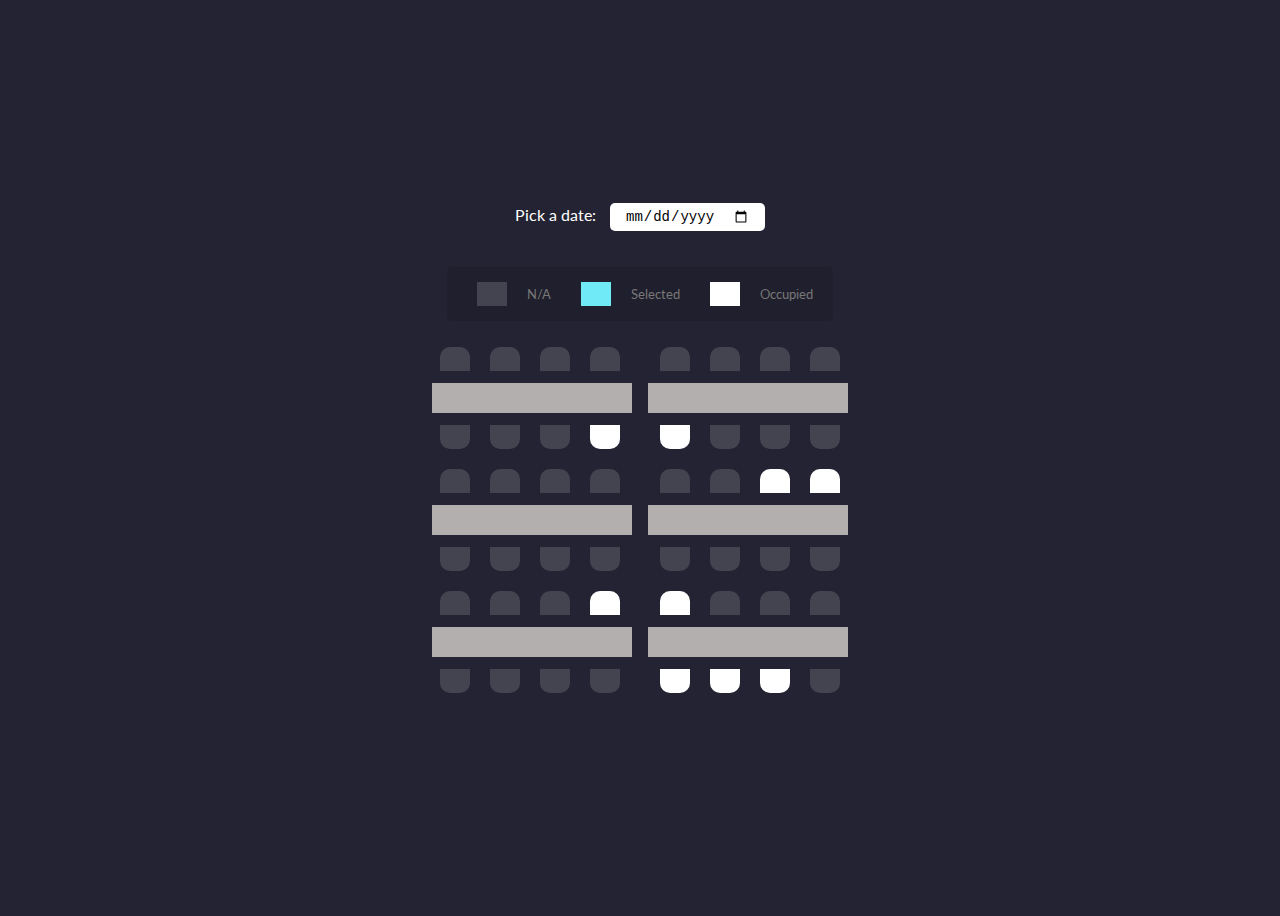
==== templates/index.html @ 1d43949c "initial commit" ====
<!DOCTYPE html>
<html lang="en">
  <head>
    <meta charset="UTF-8" />
    <meta http-equiv="X-UA-Compatible" content="IE=edge" />
    <meta name="viewport" content="width=device-width, initial-scale=1.0" />
    <link rel="stylesheet" href="/static/style.css" />
    <title>Office Space Booking</title>
  </head>
  <body>
    
  <body>
    
    <div class="date-container">
      <label>Pick a date:</label>
      <input type="date" id="booking-date" name="booking-date"/>
    </div>

    <ul class="showcase">
      <li>
        <div class="seat"></div>
        <small>N/A</small>
      </li>

      <li>
        <div class="seat selected"></div>
        <small>Selected</small>
      </li>

      <li>
        <div class="seat occupied"></div>
        <small>Occupied</small>
      </li>
    </ul>

    <div class="container">
      <!-- <div class="screen"></div> -->
      <div id="rowid"></div>
      <div class="row">
        <div id="r1_a_s1" class="seat type-1"></div>
        <div id="r1_a_s2" class="seat type-1"></div>
        <div id="r1_a_s3" class="seat type-1"></div>
        <div id="r1_a_s4" class="seat type-1"></div>
        <div id="r1_b_s1" class="seat type-1"></div>
        <div id="r1_b_s2" class="seat type-1"></div>
        <div id="r1_b_s3" class="seat type-1"></div>
        <div id="r1_b_s4" class="seat type-1"></div>
      </div>
      <div class="row">
        <div class="table"></div>
        <div class="table"></div>
      </div>
      <div class="row">
        <div id="r2_a_s1" class="seat type-2"></div>
        <div id="r2_a_s2" class="seat type-2"></div>
        <div id="r2_a_s3" class="seat type-2"></div>
        <div id="r2_a_s4" class="seat type-2 occupied"></div>
        <div id="r2_b_s1" class="seat type-2 occupied"></div>
        <div id="r2_b_s2" class="seat type-2"></div>
        <div id="r2_b_s3" class="seat type-2"></div>
        <div id="r2_b_s4" class="seat type-2"></div>
      </div>
      
      <div class="row">
        <div id="r3_a_s1" class="seat type-1"></div>
        <div id="r3_a_s2" class="seat type-1"></div>
        <div id="r3_a_s3" class="seat type-1"></div>
        <div id="r3_a_s4" class="seat type-1"></div>
        <div id="r3_b_s1" class="seat type-1"></div>
        <div id="r3_b_s2" class="seat type-1"></div>
        <div id="r3_b_s3" class="seat type-1 occupied"></div>
        <div id="r3_b_s4" class="seat type-1 occupied"></div>
      </div>
      <div class="row">
        <div class="table"></div>
        <div class="table"></div>
      </div>
      <div class="row">
        <div id="r4_a_s1" class="seat type-2"></div>
        <div id="r4_a_s2" class="seat type-2"></div>
        <div id="r4_a_s3" class="seat type-2"></div>
        <div id="r4_a_s4" class="seat type-2"></div>
        <div id="r4_b_s1" class="seat type-2"></div>
        <div id="r4_b_s2" class="seat type-2"></div>
        <div id="r4_b_s3" class="seat type-2"></div>
        <div id="r4_b_s4" class="seat type-2"></div>
      </div>

      <div class="row">
        <div id="r5_a_s1" class="seat type-1"></div>
        <div id="r5_a_s2" class="seat type-1"></div>
        <div id="r5_a_s3" class="seat type-1"></div>
        <div id="r5_a_s4" class="seat type-1 occupied"></div>
        <div id="r5_b_s1" class="seat type-1 occupied"></div>
        <div id="r5_b_s2" class="seat type-1"></div>
        <div id="r5_b_s3" class="seat type-1"></div>
        <div id="r5_b_s4" class="seat type-1"></div>
      </div>

      <div class="row">
        <div class="table"></div>
        <div class="table"></div>
      </div>

      <div class="row">
        <div id="r6_a_s1" class="seat type-2"></div>
        <div id="r6_a_s2" class="seat type-2"></div>
        <div id="r6_a_s3" class="seat type-2"></div>
        <div id="r6_a_s4" class="seat type-2"></div>
        <div id="r6_b_s1" class="seat type-2 occupied"></div>
        <div id="r6_b_s2" class="seat type-2 occupied"></div>
        <div id="r6_b_s3" class="seat type-2 occupied"></div>
        <div id="r6_b_s4" class="seat type-2"></div>
      </div>
    </div>

    <script src="/static/script.js"></script>
  </form>
  </body>
</html>
---- static/style.css ----
@import url('https://fonts.googleapis.com/css?family=Lato&display=swap');

* {
  box-sizing: border-box;
}

body {
  background-color: #242333;
  display: flex;
  flex-direction: column;
  color: white;
  align-items: center;
  justify-content: center;
  height: 100vh;
  font-family: 'Lato', 'sans-serif';
}

.movie-container {
  margin: 20px 0;
}

.movie-container select {
  background-color: #fff;
  border: 0;
  border-radius: 5px;
  font-size: 14px;
  margin-left: 10px;
  padding: 5px 15px 5px 15px;
  -moz-appearance: none;
  -webkit-appearance: none;
  appearance: none;
}

.date-container {
  margin: 20px 0;
}

.date-container input {
  background-color: #fff;
  border: 0;
  border-radius: 5px;
  font-size: 14px;
  margin-left: 10px;
  padding: 5px 15px 5px 15px;
  -moz-appearance: none;
  -webkit-appearance: none;
  appearance: none;
}

.input {
  background-color: #fff;
  border: 0;
  border-radius: 5px;
  font-size: 14px;
  margin-left: 10px;
  padding: 5px 15px 5px 15px;
  -moz-appearance: none;
  -webkit-appearance: none;
  appearance: none;
}

.container {
  perspective: 1000px;
  margin-bottom: 30px;
}

.seat {
  background-color: #444451;
  height: 24px;
  width: 30px;
  margin: 10px;
}
.seat.type-1 {
  border-top-left-radius: 10px;
  border-top-right-radius: 10px;
}

.seat.type-2 {
  border-bottom-left-radius: 10px;
  border-bottom-right-radius: 10px;
}

.seat.selected {
  background-color: #6feaf6;
}

.seat.occupied {
  background-color: #fff;
}

.seat:nth-of-type(4) {
  margin-right: 30px;
}

/* .seat:nth-last-of-type(2) {
  margin-left: 18px;
} */

.seat:not(.occupied):hover {
  cursor: pointer;
  transform: scale(1.2);
}

.showcase .seat:not(.occupied):hover {
  cursor: default;
  transform: scale(1);
}

.showcase {
  background-color: rgba(0, 0, 0, 0.1);
  padding: 5px 10px;
  border-radius: 5px;
  color: #777;
  list-style-type: none;
  display: flex;
  justify-content: space-between;
}

.showcase li {
  display: flex;
  align-items: center;
  justify-content: center;
  margin: 0 10px;
}

.showcase li small {
  margin-left: 10px;
}

.row {
  display: flex;
}

.screen {
  background-color: #fff;
  height: 70px;
  width: 100%;
  margin: 15px 0;
  transform: rotateX(-45deg);
  box-shadow: 0 3px 10px rgba(255, 255, 255, 0.75);
}


.table {
  background-color: rgb(179, 175, 175);
  height: 30px;
  width: 200px;
  margin: 2px;
  /* transform: rotateX(-45deg);
  box-shadow: 0 3px 10px rgba(255, 255, 255, 0.75); */
}

.table:nth-last-of-type(2) {
  margin-right: 14px;
}

p.text {
  margin: 5px 0;
}

p.text span {
  color: #6feaf6;
}
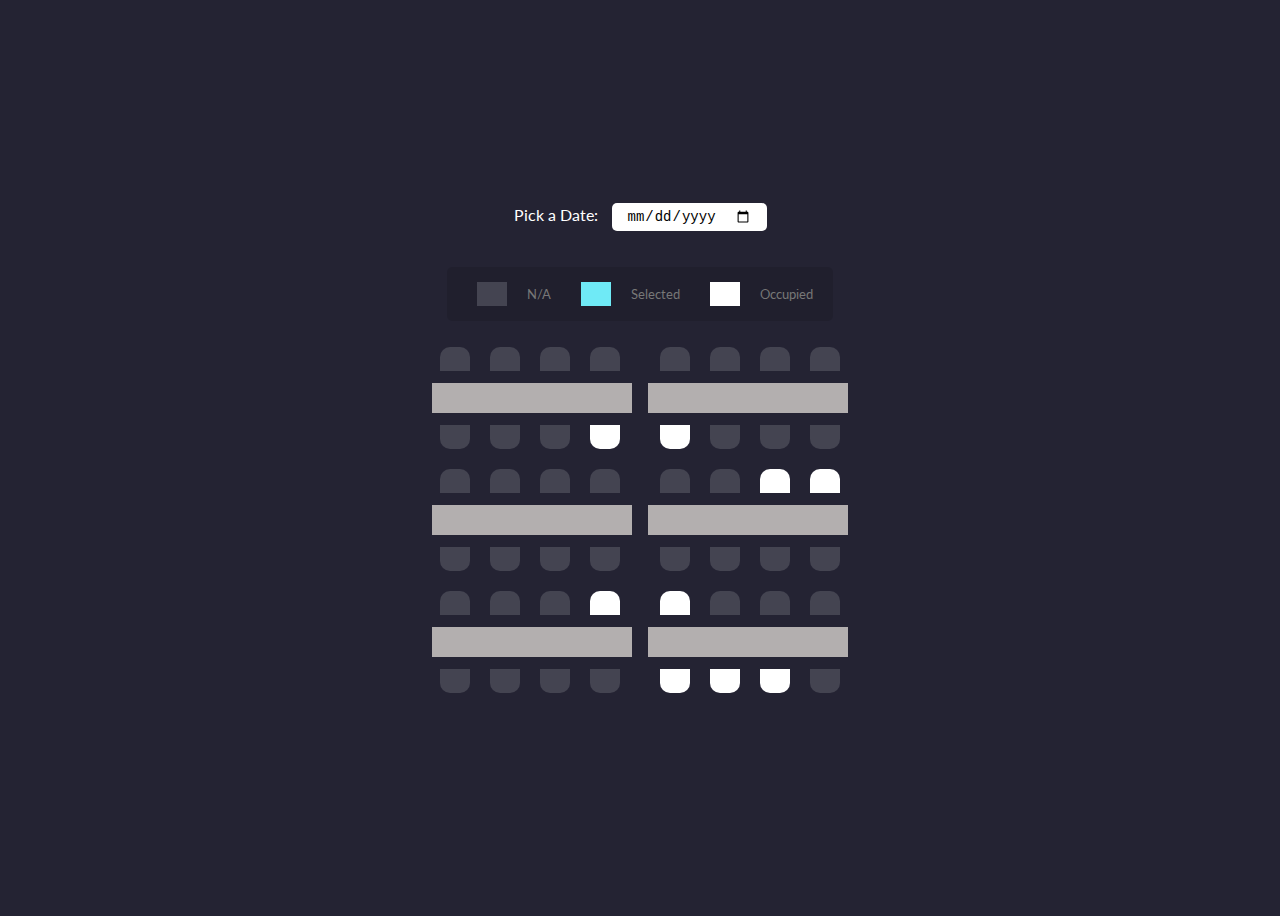
==== commit 381d9473: "d" ====
--- a/templates/index.html
+++ b/templates/index.html
@@ -12,7 +12,7 @@
   <body>
     
     <div class="date-container">
-      <label>Pick a date:</label>
+      <label>Pick a Date:</label>
       <input type="date" id="booking-date" name="booking-date"/>
     </div>
 
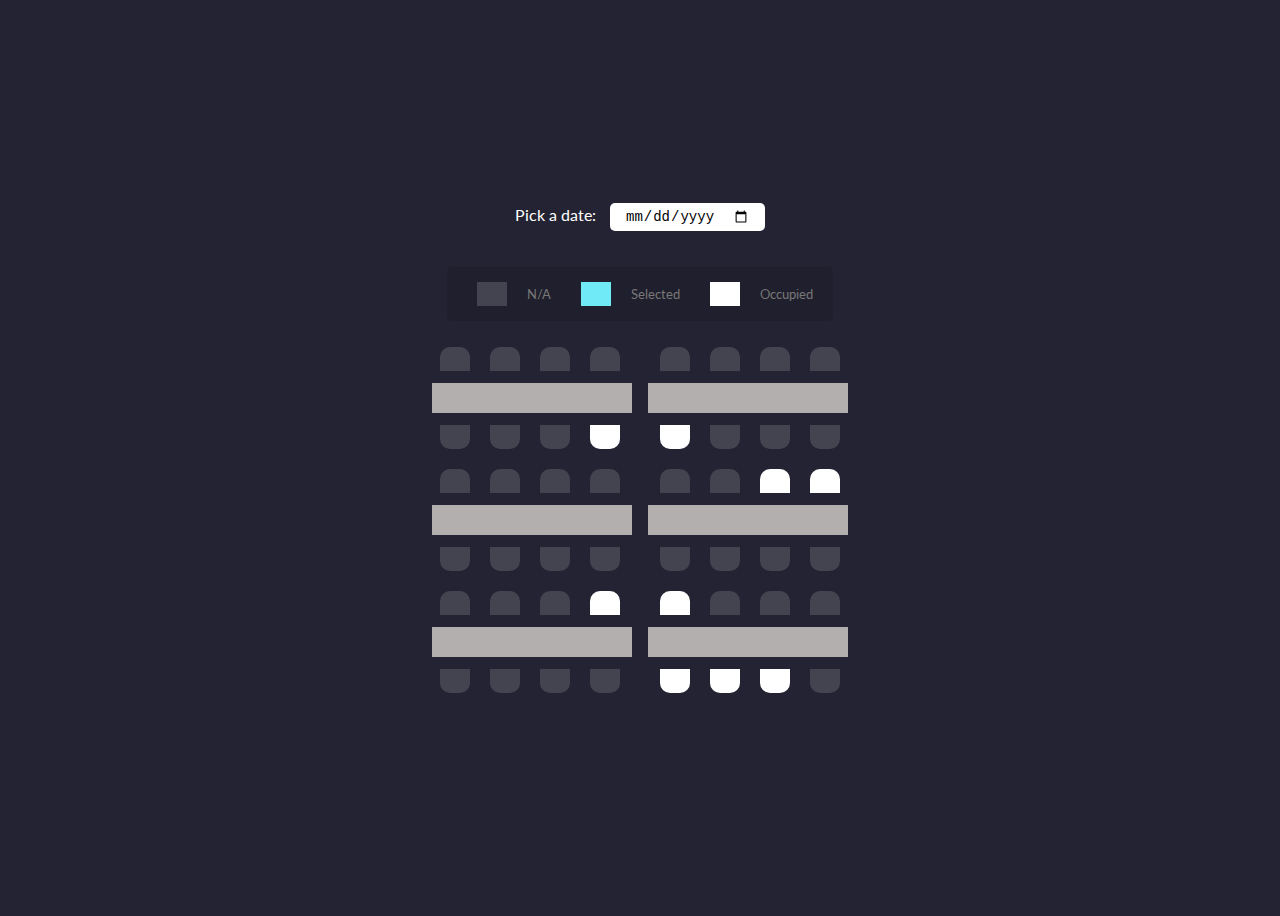
==== commit ae256e56: "ee" ====
--- a/templates/index.html
+++ b/templates/index.html
@@ -12,7 +12,7 @@
   <body>
     
     <div class="date-container">
-      <label>Pick a Date:</label>
+      <label>Pick a date:</label>
       <input type="date" id="booking-date" name="booking-date"/>
     </div>
 
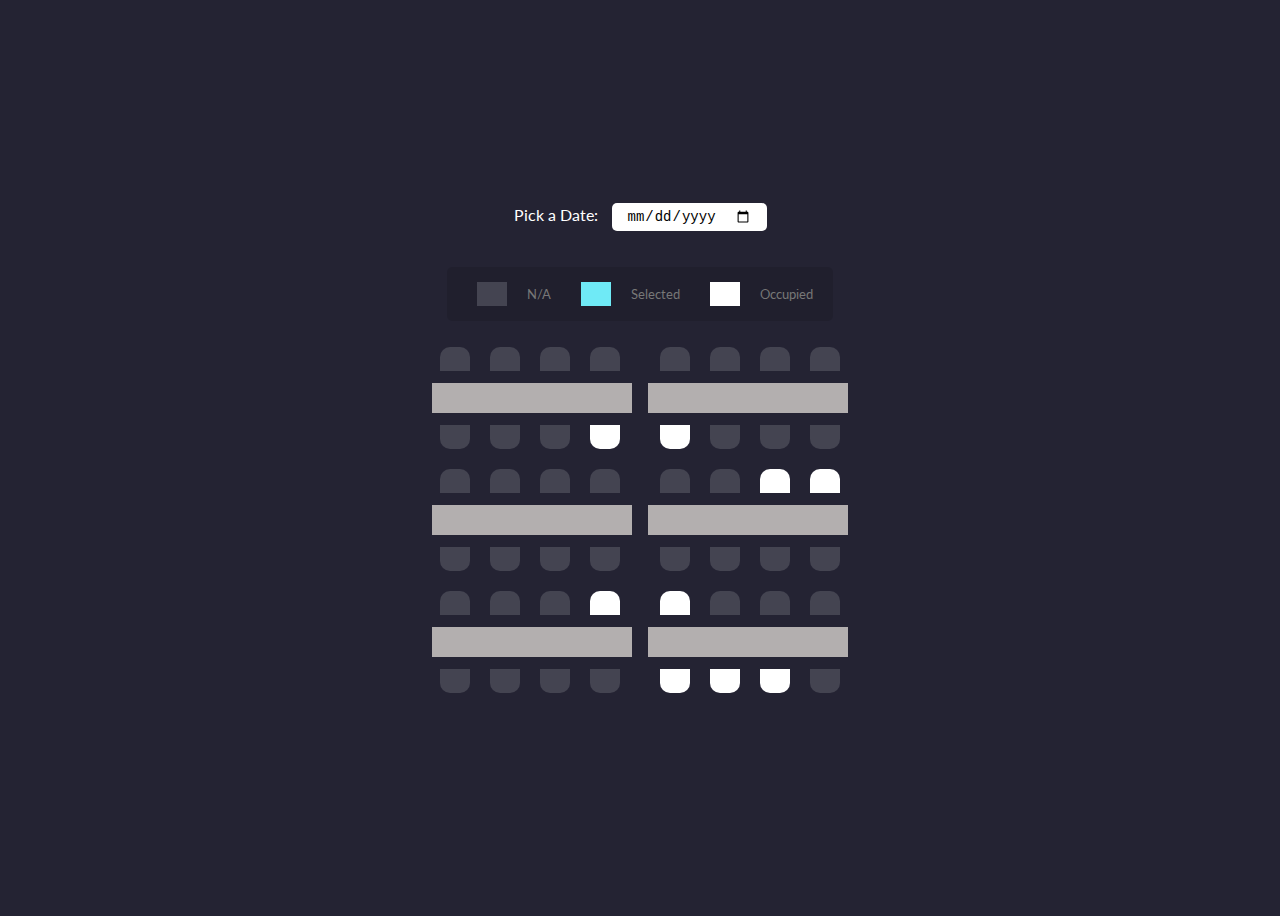
==== commit 9002c901: "D" ====
--- a/templates/index.html
+++ b/templates/index.html
@@ -12,7 +12,7 @@
   <body>
     
     <div class="date-container">
-      <label>Pick a date:</label>
+      <label>Pick a Date:</label>
       <input type="date" id="booking-date" name="booking-date"/>
     </div>
 
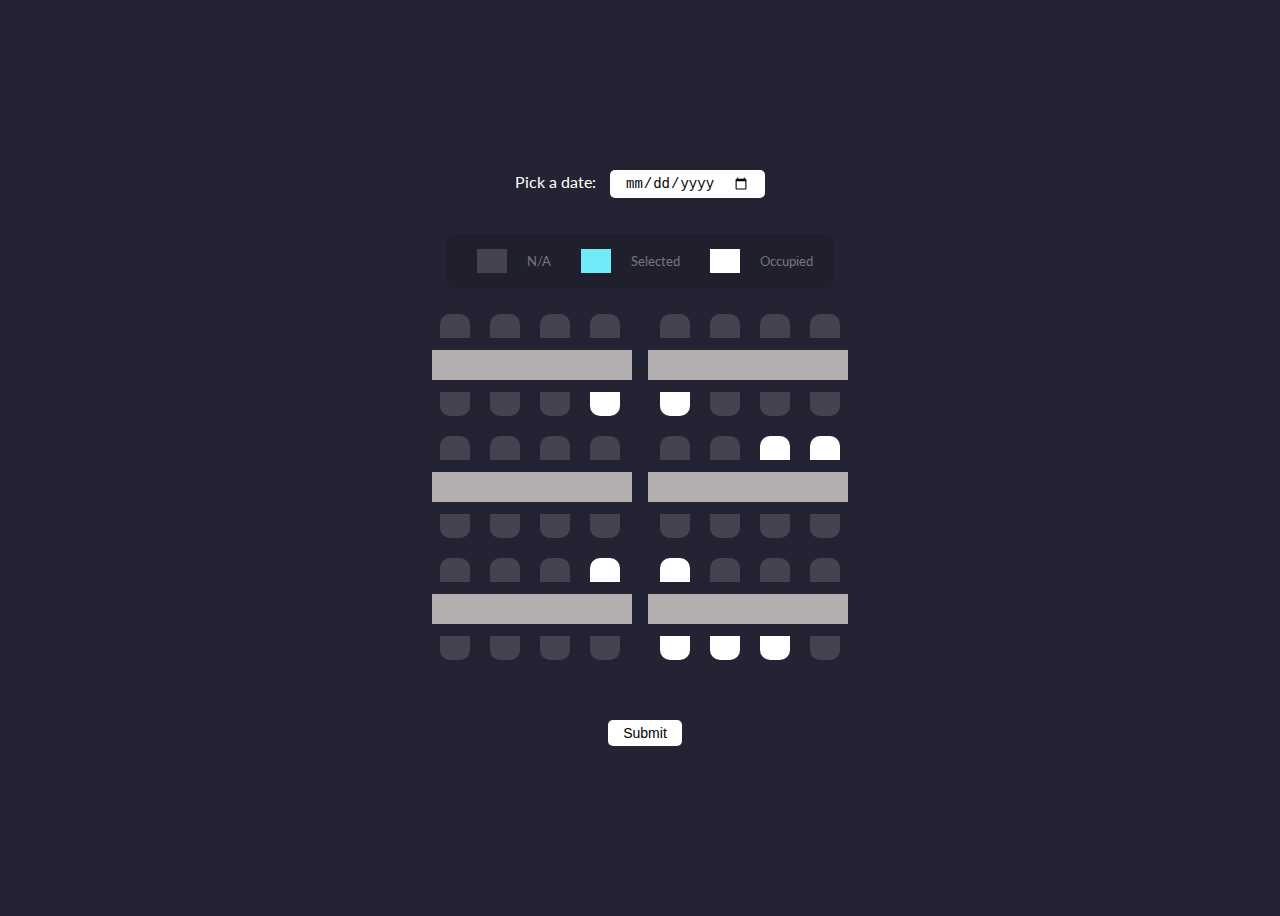
==== commit ba5acbed: "updated requirements.txt" ====
--- a/templates/index.html
+++ b/templates/index.html
@@ -12,7 +12,7 @@
   <body>
     
     <div class="date-container">
-      <label>Pick a Date:</label>
+      <label>Pick a date:</label>
       <input type="date" id="booking-date" name="booking-date"/>
     </div>
 
@@ -114,6 +114,11 @@
       </div>
     </div>
 
+    
+    <div class="button-container">
+      <input type="button" value="Submit">
+    </div>
+
     <script src="/static/script.js"></script>
   </form>
   </body>
--- a/static/style.css
+++ b/static/style.css
@@ -36,6 +36,21 @@
 }
 
 .date-container input {
+  background-color: #fff;
+  border: 0;
+  border-radius: 5px;
+  font-size: 14px;
+  margin-left: 10px;
+  padding: 5px 15px 5px 15px;
+  -moz-appearance: none;
+  -webkit-appearance: none;
+  appearance: none;
+}
+.button-container {
+  margin: 20px 0;
+}
+
+.button-container input {
   background-color: #fff;
   border: 0;
   border-radius: 5px;
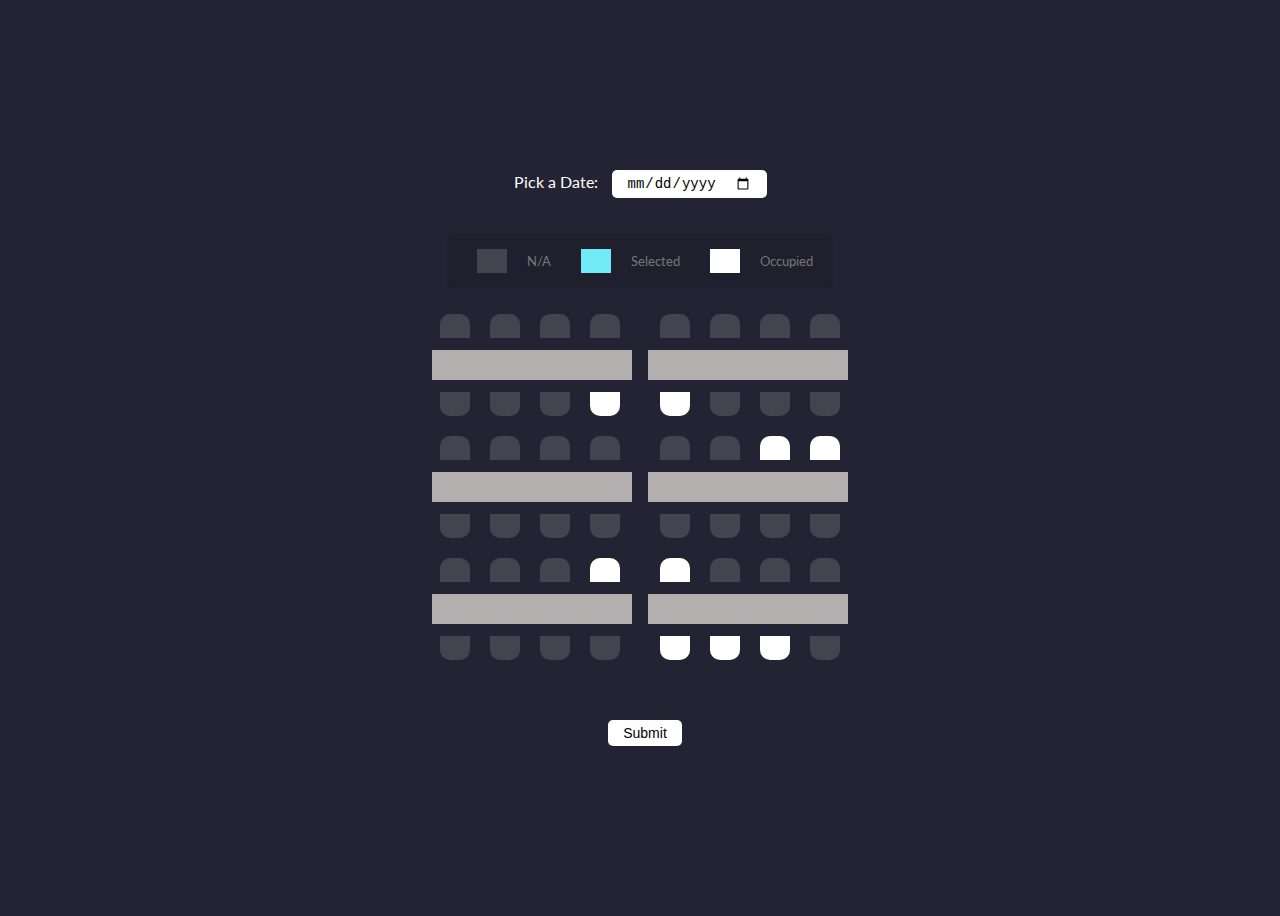
==== commit 643d5a15: "Merge branch 'master' of https://github.com/sanketsultan/open-office" ====
--- a/templates/index.html
+++ b/templates/index.html
@@ -12,7 +12,7 @@
   <body>
     
     <div class="date-container">
-      <label>Pick a date:</label>
+      <label>Pick a Date:</label>
       <input type="date" id="booking-date" name="booking-date"/>
     </div>
 
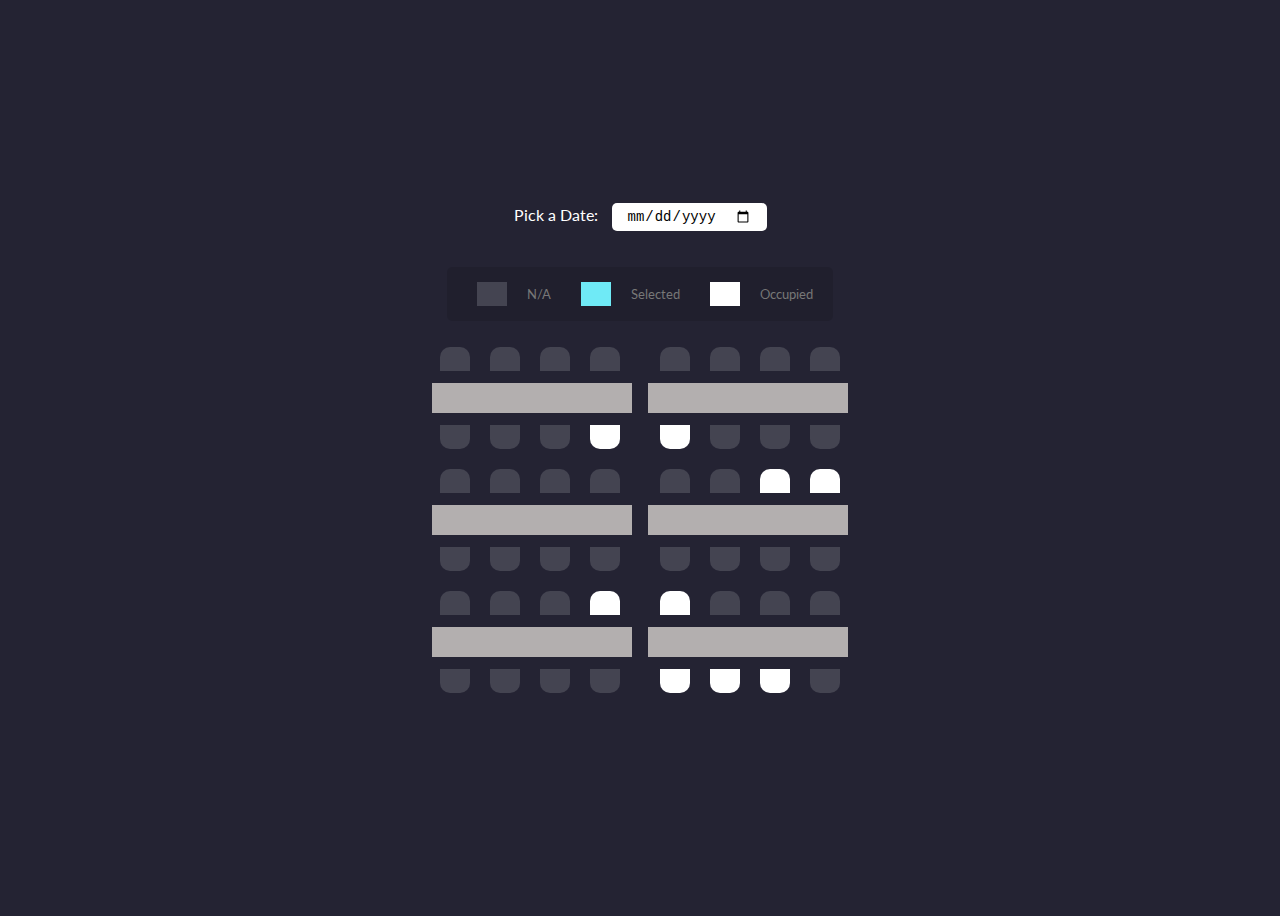
==== commit d62e61b5: "updated requirements.txt" ====
--- a/templates/index.html
+++ b/templates/index.html
@@ -114,10 +114,10 @@
       </div>
     </div>
 
-    
+<!--     
     <div class="button-container">
       <input type="button" value="Submit">
-    </div>
+    </div> -->
 
     <script src="/static/script.js"></script>
   </form>
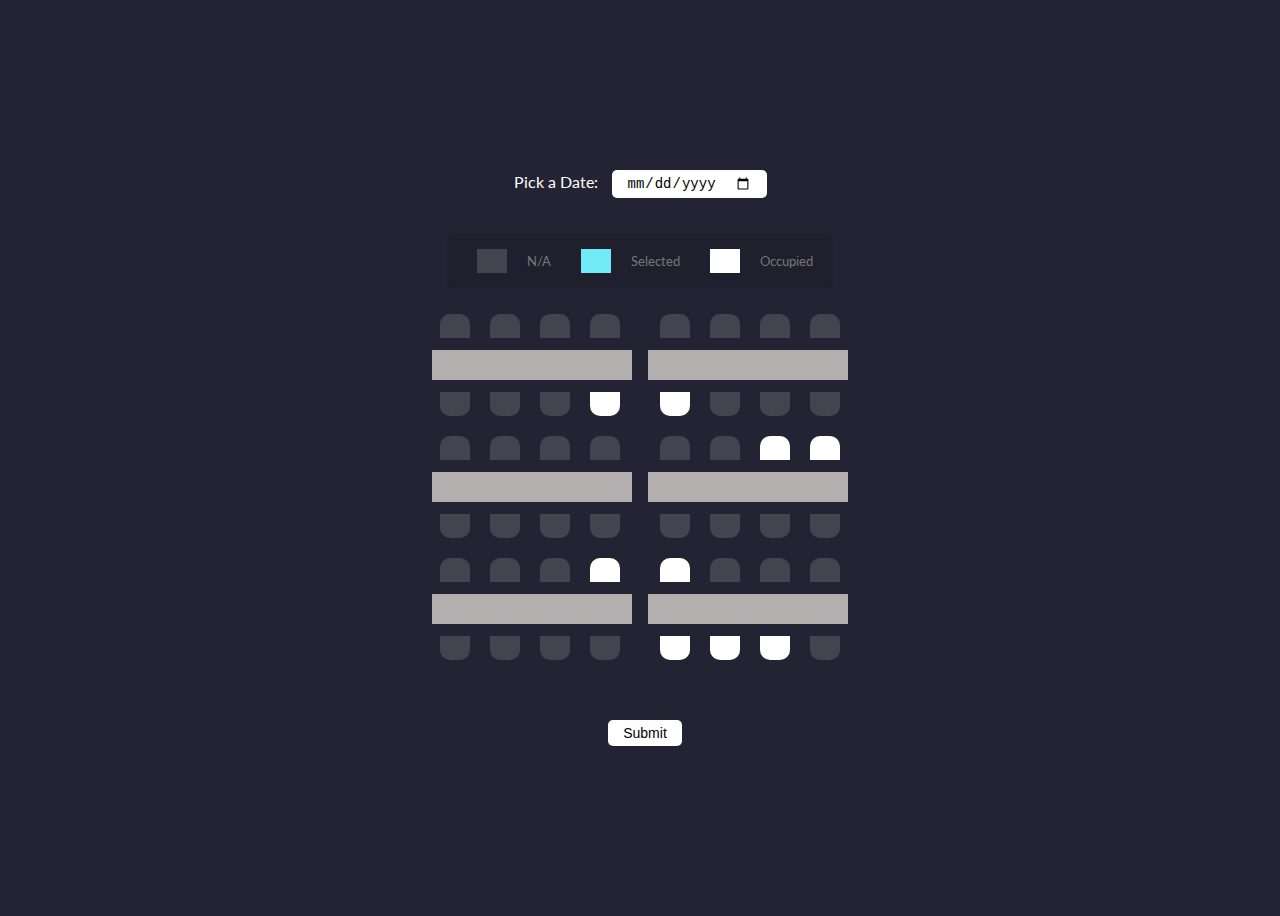
==== commit 67a1559a: "updated requirements.txt" ====
--- a/templates/index.html
+++ b/templates/index.html
@@ -114,10 +114,10 @@
       </div>
     </div>
 
-<!--     
+    
     <div class="button-container">
       <input type="button" value="Submit">
-    </div> -->
+    </div>
 
     <script src="/static/script.js"></script>
   </form>
